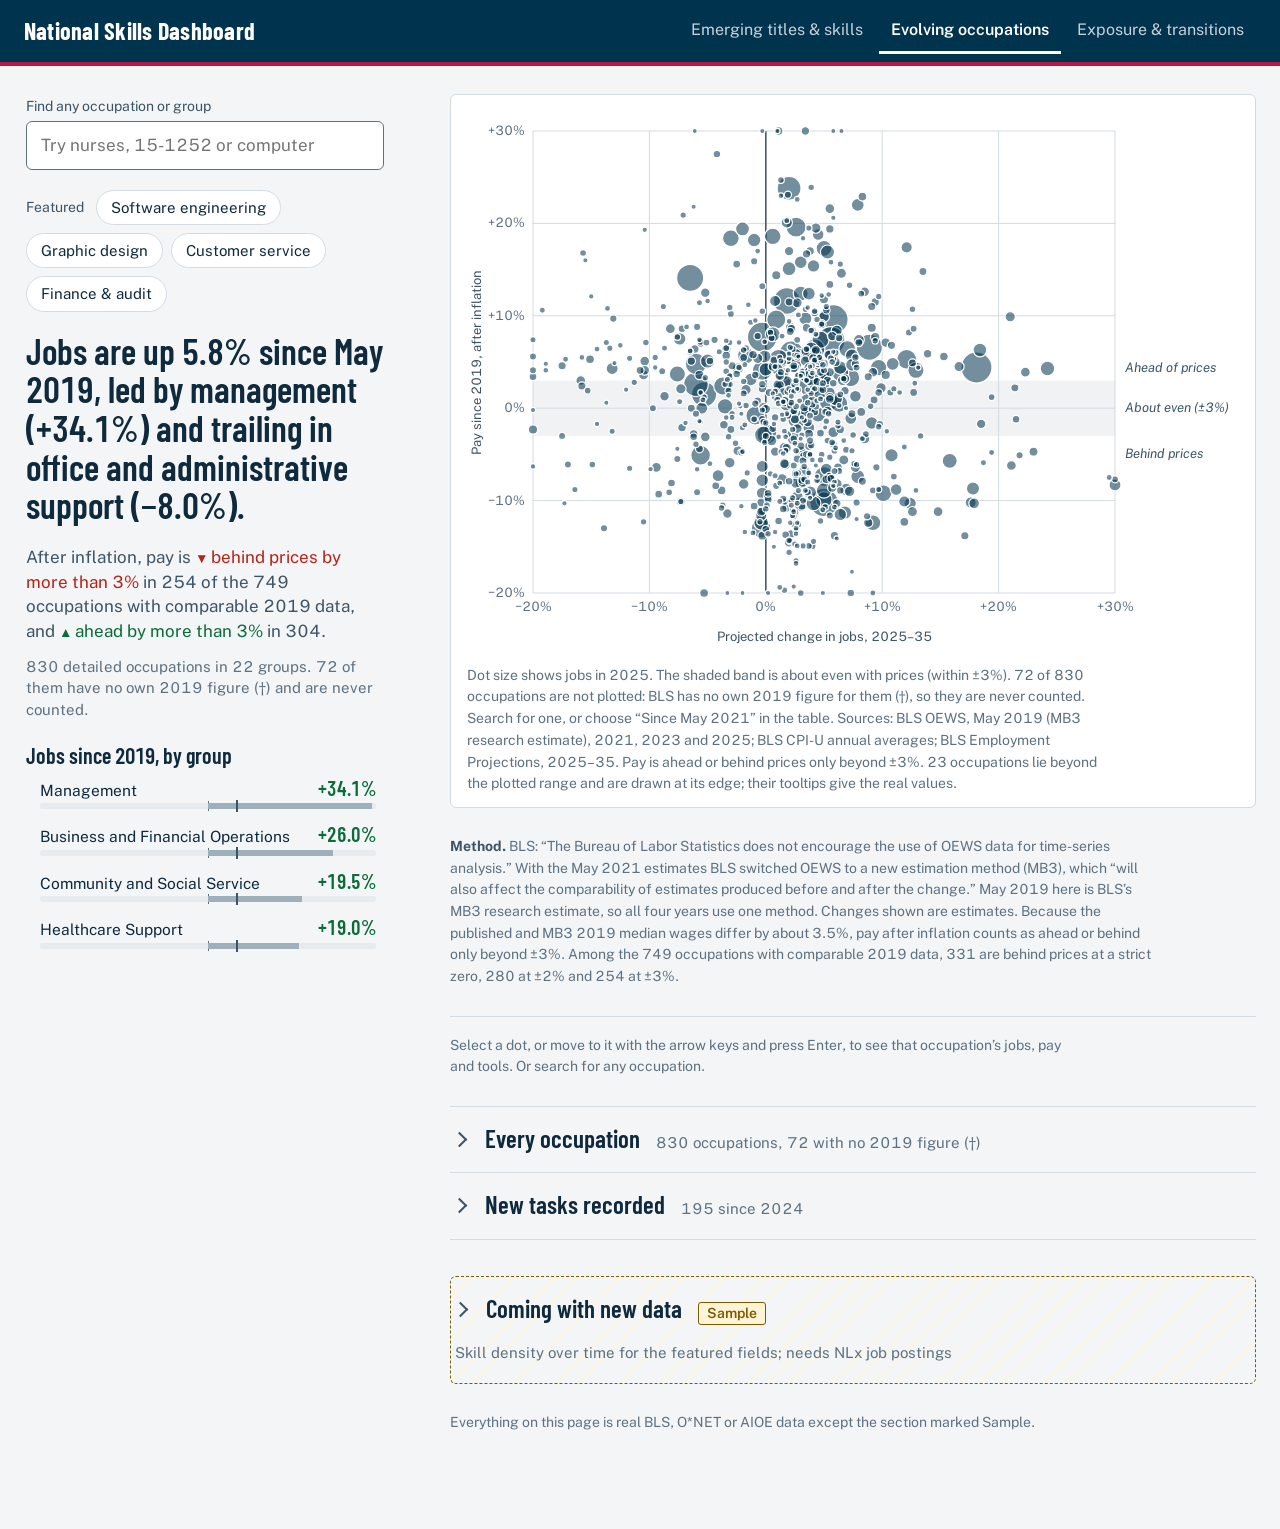
==== index.html @ 4b9b12ee "Site: evolving, emerging and exposure prototype pages" ====
<!doctype html>
<html lang="en">
<head>
<meta charset="utf-8">
<title>National Skills Dashboard</title>
<meta name="viewport" content="width=device-width, initial-scale=1">
<meta http-equiv="refresh" content="0; url=evolving.html">
<link rel="canonical" href="evolving.html">
<script>location.replace("evolving.html" + location.hash);</script>
</head>
<body><p><a href="evolving.html">Open the National Skills Dashboard</a></p></body>
</html>
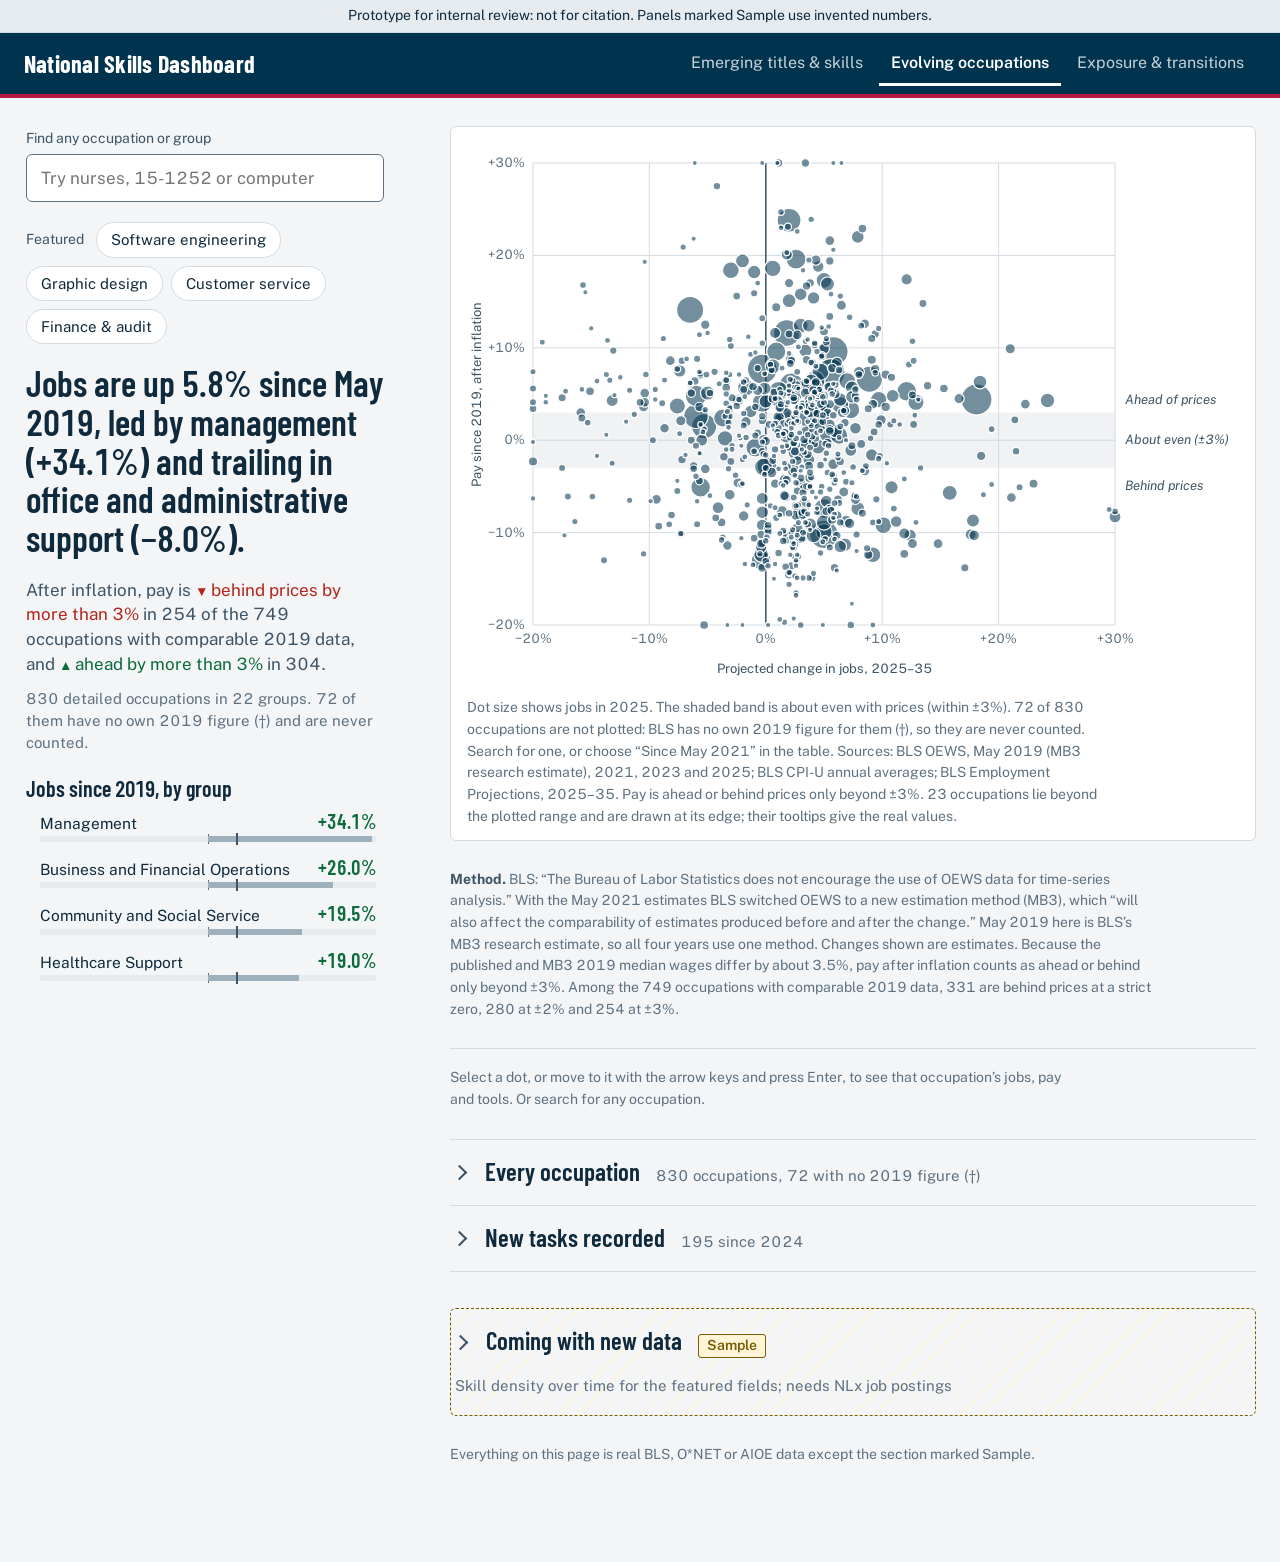
==== commit 682951b7: "Site: noindex, robots.txt and an internal-review banner, re-applied by publish.sh Co-Authored-By: Cl" ====
--- a/index.html
+++ b/index.html
@@ -7,6 +7,7 @@
 <meta http-equiv="refresh" content="0; url=evolving.html">
 <link rel="canonical" href="evolving.html">
 <script>location.replace("evolving.html" + location.hash);</script>
+<meta name="robots" content="noindex, nofollow">
 </head>
 <body><p><a href="evolving.html">Open the National Skills Dashboard</a></p></body>
 </html>
